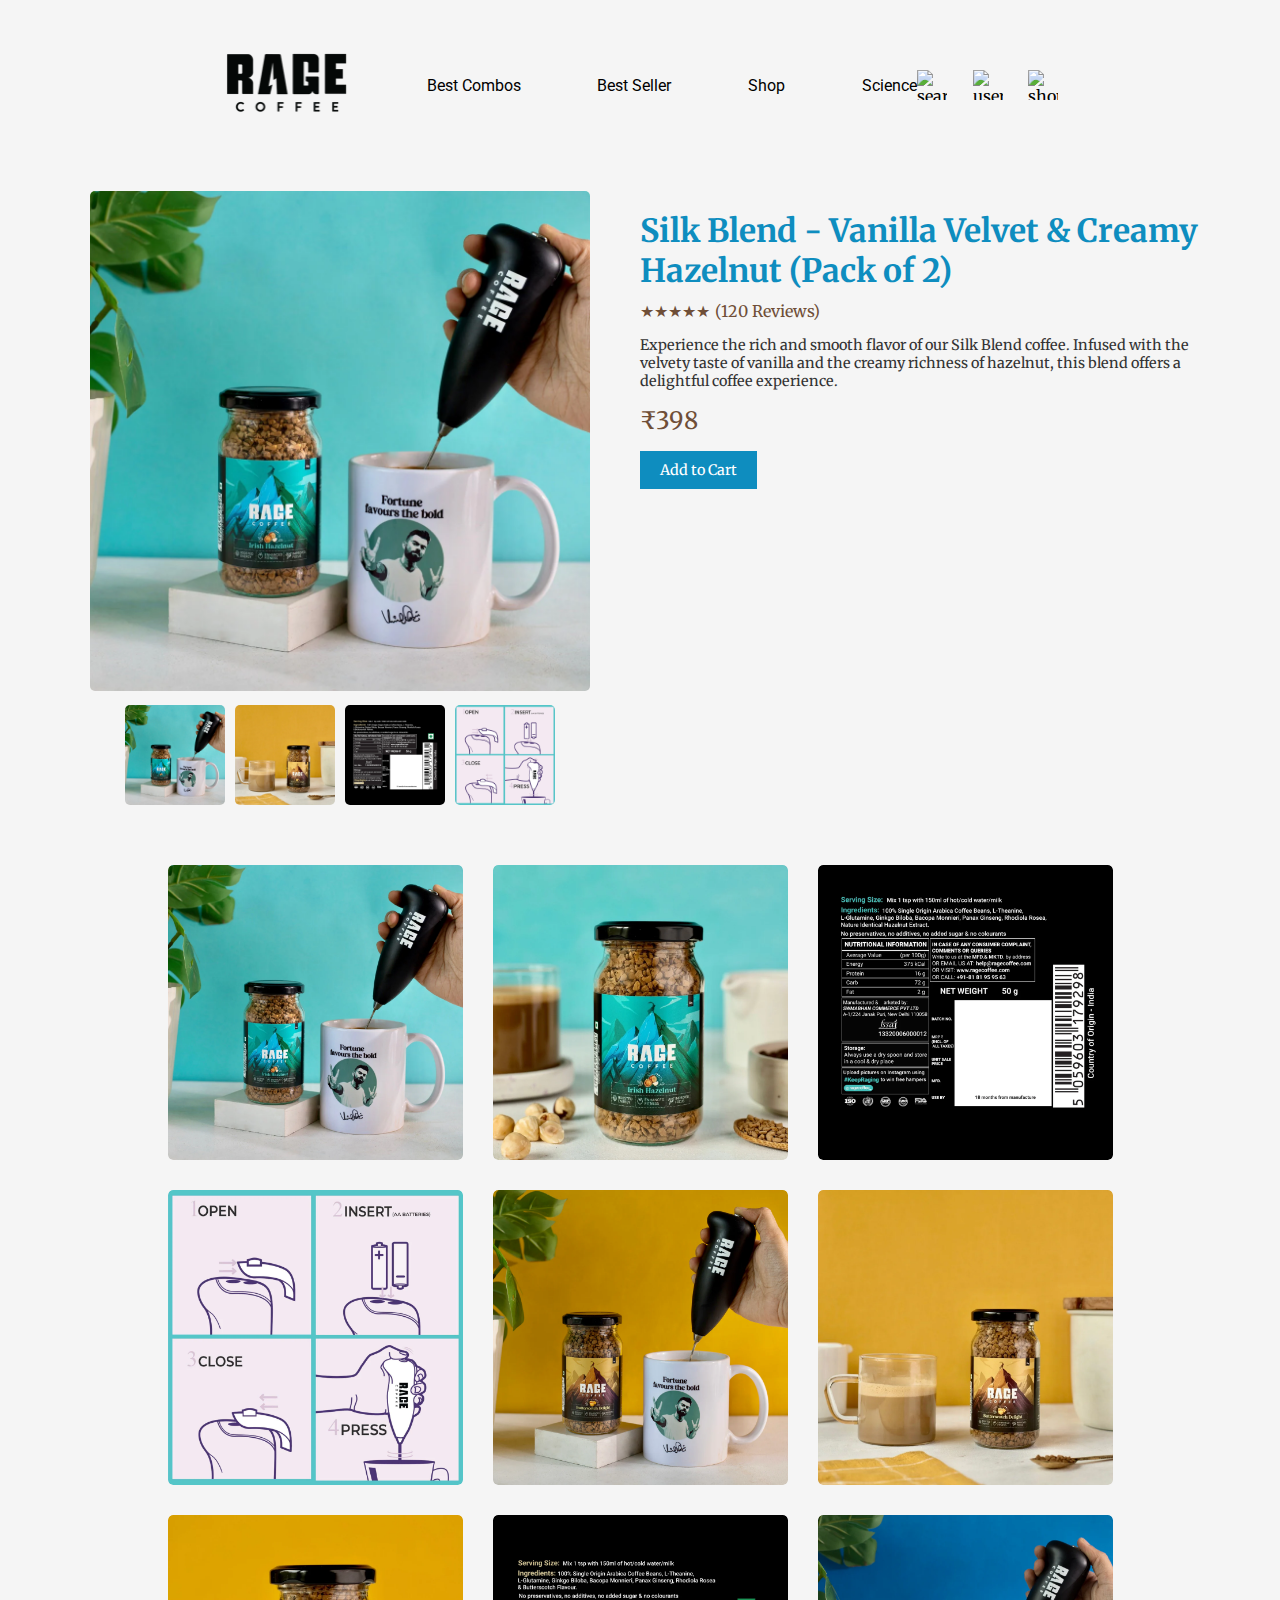
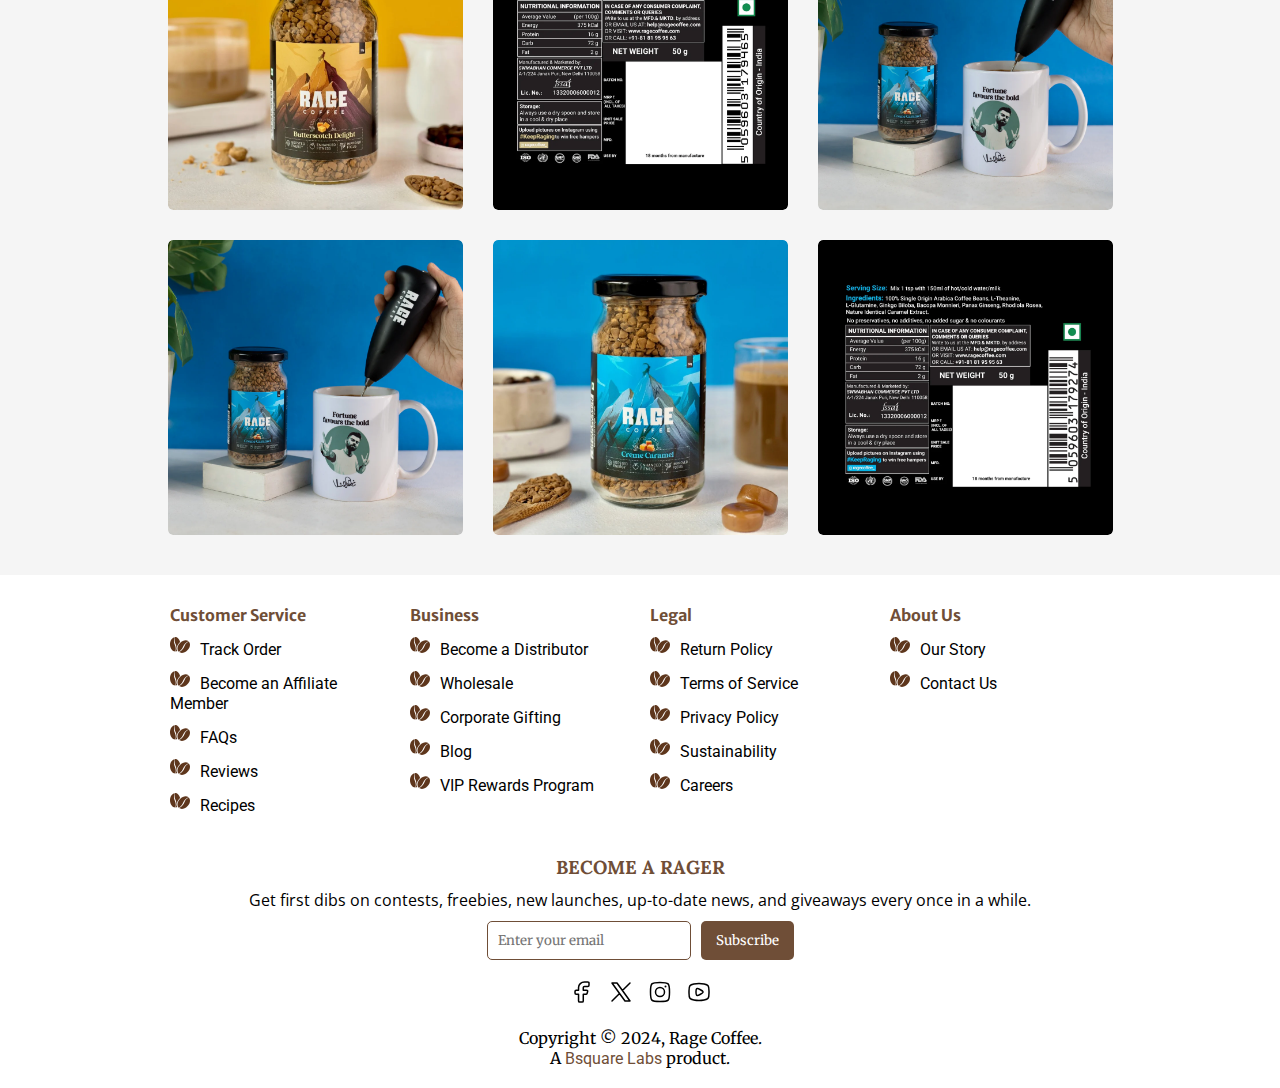
==== product.html @ c296c295 "without folder" ====
<!DOCTYPE html>
<html lang="en">
<head>
    <meta charset="UTF-8">
    <meta name="viewport" content="width=device-width, initial-scale=1.0">
    <title>Coffee Product Detail</title>
    <link rel="icon" href="../assets/icons/favicon.png" type="image/x-icon" />
    <link rel="stylesheet" href="../css/product.css">
    <link rel="stylesheet" href="../css/utility.css">
    <link href="https://fonts.googleapis.com/css2?family=Roboto:wght@400;700&display=swap" rel="stylesheet">
    <style>
        
    </style>
</head>
<body>
    <nav class="nav">
        <!-- <div class=""> -->
            <a href="/index.html" class="logo"><img class="logoImg" src="../assets/images/logo.png" alt=""></a>            <!-- <div class="logo2">
                <img src="./assets/images/logo.png" alt="">
            </div> -->
        <!-- </div> -->
        <div class="hr"></div>
        <div class="links">
            <a class="link" href="../html/product.html">best combos</a>
            <a class="link" href="../html/shop.html">best seller</a>
            <a class="link" href="../html/shop.html">shop</a>
            <a class="link" href="../html/science.html">science</a>
        </div>
        <div class="hr2"></div>
        <div class="navRightLinks">
            <img width="30" height="30" src="https://img.icons8.com/ios/50/000000/search--v1.png"
                alt="search--v1" />
            <img width="30" height="30" src="https://img.icons8.com/glyph-neue/64/000000/user--v1.png"
                alt="user--v1" />
            <img width="30" height="30"
                src="https://img.icons8.com/pastel-glyph/64/000000/shopping-cart--v2.png"
                alt="shopping-cart--v2" />
        </div>
    </nav>
    <div class="product-page">
        <div class="product-gallery">
            <div class="main-image">
                <img src="../assets/images/combo prodcut/image1.webp" alt="Coffee Image" id="main-image">
            </div>
            <div class="thumbnail-images">
                <img src="../assets/images/combo prodcut/image1.webp" alt="Thumbnail 1" class="thumbnail">
                <img src="../assets/images/combo prodcut/image2.webp" alt="Thumbnail 2" class="thumbnail">
                <img src="../assets/images/combo prodcut/image3.webp" alt="Thumbnail 3" class="thumbnail">
                <img src="../assets/images/combo prodcut/coffee-essentials-mega-combo-pack-427835_1024x1024.webp" alt="Thumbnail 4" class="thumbnail">
            </div>
        </div>
        <div class="product-details">
            <h1>Silk Blend - Vanilla Velvet &amp; Creamy Hazelnut (Pack of 2)</h1>
            <div class="rating">
                <span class="stars">★★★★★</span>
                <span class="review-count">(120 Reviews)</span>
            </div>
            <p class="description">
                Experience the rich and smooth flavor of our Silk Blend coffee. Infused with the velvety taste of vanilla and the creamy richness of hazelnut, this blend offers a delightful coffee experience.
            </p>
            <div class="price">₹398</div>
            <button class="add-to-cart">Add to Cart</button>
        </div>
    </div>

    <div class="gallery">
        <div class="gallery-item">
            <img src="../assets/images/combo prodcut/image1.webp" alt="Product Image 1">
        </div>
        <div class="gallery-item">
            <img src="../assets/images/combo prodcut/coffee-essentials-mega-combo-pack-589212_1024x1024.webp" alt="Product Image 2">
        </div>
        <div class="gallery-item">
            <img src="../assets/images/combo prodcut/coffee-essentials-mega-combo-pack-455321_1024x1024.webp" alt="Product Image 3">
        </div>
        <div class="gallery-item">
            <img src="../assets/images/combo prodcut/coffee-essentials-mega-combo-pack-427835_1024x1024.webp" alt="Product Image 4">
        </div>
        <div class="gallery-item">
            <img src="../assets/images/combo prodcut/17_1024x1024.webp" alt="Product Image 5">
        </div>
        <div class="gallery-item">
            <img src="../assets/images/combo prodcut/image2.webp" alt="Product Image 6">
        </div>
        <div class="gallery-item">
            <img src="../assets/images/combo prodcut/coffee-essentials-mega-combo-pack-734698_1024x1024.webp" alt="Product Image 7">
        </div>
        <div class="gallery-item">
            <img src="../assets/images/combo prodcut/image3.webp" alt="Product Image 8">
        </div>
        <div class="gallery-item">
            <img src="../assets/images/combo prodcut/14_1024x1024.webp" alt="Product Image 9">
        </div>
        <div class="gallery-item">
            <img src="../assets/images/combo prodcut/14_1024x1024.webp" alt="Product Image 10">
        </div>
        <div class="gallery-item">
            <img src="../assets/images/combo prodcut/coffee-essentials-mega-combo-pack-297890_1024x1024.webp" alt="Product Image 11">
        </div>
        <div class="gallery-item">
            <img src="../assets/images/combo prodcut/coffee-essentials-mega-combo-pack-659518_1024x1024.webp" alt="Product Image 12">
        </div>
    </div>
    <footer class="footer">
        <div class="footer-container">
            <div class="footer-column">
                <h4>Customer Service</h4>
                <ul>
                    <li><a href="https://ragecoffee.clickpost.ai/">Track Order</a></li>
                    <li><a href="https://partners.ragecoffee.com/">Become an Affiliate Member</a></li>
                    <li><a href="https://ragecoffee.com/pages/faqs">FAQs</a></li>
                    <li><a href="https://ragecoffee.com/pages/ragers">Reviews</a></li>
                    <li><a href="https://ragecoffee.com/pages/recipes">Recipes</a></li>
                </ul>
            </div>
            <div class="footer-column">
                <h4>Business</h4>
                <ul>
                    <li><a href="https://ragecoffee.com/pages/become-a-distributor">Become a Distributor</a></li>
                    <li><a href="https://ragecoffee.com/pages/wholesale">Wholesale</a></li>
                    <li><a href="https://ragecoffee.com/pages/corporate-gifting">Corporate Gifting</a></li>
                    <li><a href="https://ragecoffee.com/blogs/rage-coffee-blog">Blog</a></li>
                    <li><a href="https://ragecoffee.com/pages/rage-coffee-discounts-deals-vip-rewards-program">VIP Rewards Program</a></li>
                </ul>
            </div>
            <div class="footer-column">
                <h4>Legal</h4>
                <ul>
                    <li><a href="https://ragecoffee.com/pages/return-policy">Return Policy</a></li>
                    <li><a href="https://ragecoffee.com/pages/terms-of-service">Terms of Service</a></li>
                    <li><a href="https://ragecoffee.com/pages/privacy-policy">Privacy Policy</a></li>
                    <li><a href="https://ragecoffee.com/pages/sustainability">Sustainability</a></li>
                    <li><a href="https://ragecoffee.com/pages/career-opportunities">Careers</a></li>
                </ul>
            </div>
            <div class="footer-column">
                <h4>About Us</h4>
                <ul>
                    <li><a href="https://ragecoffee.com/pages/our-story">Our Story</a></li>
                    <li><a href="https://ragecoffee.com/pages/contact-us">Contact Us</a></li>
                </ul>
            </div>
            <div class="subscribe-section">
                <h3>BECOME A RAGER</h3>
                <p>Get first dibs on contests, freebies, new launches, up-to-date news, and giveaways every once in a while.</p>
                <form class="subscribe-form">
                    <input type="email" placeholder="Enter your email" name="email" id="email" required autocomplete="email">
                    <button type="submit">Subscribe</button>
                </form>
                <div class="social-media">
                    <a href="#"><img src="../assets/icons/facebook-icon.svg" alt="Facebook"></a>
                    <a href="#"><img src="../assets/icons/twitter-icon.svg" alt="Twitter"></a>
                    <a href="#"><img src="../assets/icons/instagram-icon.svg" alt="Instagram"></a>
                    <a href="#"><img src="../assets/icons/youtube-icon.svg" alt="YouTube"></a>
                </div>
            </div>
        </div>
        <div class="footer-bottom">
            <p>Copyright © 2024, Rage Coffee. <br>
                A <a href="" class="link">Bsquare Labs</a> product.
            </p>
        </div>
    </footer>
    <script src="../js/product.js"></script>
</body>
</html>
---- css/product.css ----
body {
    font-family: 'Roboto', sans-serif;
    margin: 0;
    padding: 0;
    background-color: #f5f5f5;
    color: black;
    display: flex;
    justify-content: center;
    align-items: center;
    flex-direction: column;
}

.product-page {
    display: flex;
    justify-content: center;
    max-width: 1200px;
    margin: 0 auto;
    padding: 20px;
    animation: fadeIn 1s ease-in-out;
}

.product-gallery {
    flex: 1;
    display: flex;
    flex-wrap: wrap; /* Ensure flex items wrap */
    justify-content: center;
    align-items: center;
    margin-bottom: 20px;
}

.main-image img {
    width: 100%;
    max-width: 500px;
    transition: transform 0.3s ease, box-shadow 0.3s ease;
    animation: zoomIn 1s ease-in-out;
    border-radius: 5px;
}

.main-image img:hover {
    transform: scale(1.01);
    box-shadow: 0 10px 20px rgba(0, 0, 0, 0.2);
}

.thumbnail-images {
    display: flex;
    justify-content: center;
    margin-top: 10px;
}

.thumbnail {
    width: 100px;
    border-radius: 5px;
    margin: 0 5px;
    cursor: pointer;
    transition: transform 0.3s ease, box-shadow 0.3s ease;
    animation: bounceIn 1s ease-in-out;
}

.thumbnail:hover {
    border: 2px solid #6F4E37;
    transform: scale(1.01);
    box-shadow: 0 5px 15px rgba(0, 0, 0, 0.2);
}

.product-details {
    flex: 1;
    padding: 0 20px;
    animation: slideInRight 1s ease-in-out;
    max-width: 100%; /* Take full width on smaller screens */
    margin: 20px 0; /* Add spacing around the details */
}

.product-details h1 {
    color: #0E8DBF;
    font-size: 2rem; /* Adjust font size for responsiveness */
    margin-bottom: 10px;
    animation: slideInDown 1s ease-in-out;
}

.rating {
    font-size: 1rem; /* Adjust font size for responsiveness */
    color: #6F4E37;
    margin-bottom: 15px; /* Adjust spacing */
    display: flex;
    align-items: center;
    animation: slideInRight 0.9s ease-in-out;
}

.rating .stars {
    margin-right: 5px; /* Adjust margin */
}

.description {
    font-size: 0.9rem; /* Adjust font size for responsiveness */
    color: #333;
    margin-bottom: 15px; /* Adjust spacing */
    animation: fadeIn 1.5s ease-in-out;
}

.price {
    font-size: 1.5rem; /* Adjust font size for responsiveness */
    color: #6F4E37;
    margin-bottom: 15px; /* Adjust spacing */
    animation: zoomIn 1s ease-in-out;
}

.add-to-cart {
    background-color: #0E8DBF;
    color: white;
    border: none;
    padding: 10px 20px;
    font-size: 0.9rem; /* Adjust font size for responsiveness */
    cursor: pointer;
    transition: background-color 0.3s ease, transform 0.3s ease;
    animation: pulse 2s infinite;
}

.add-to-cart:hover {
    background-color: #095a7e;
    transform: scale(1.05);
}

@keyframes fadeIn {
    from {
        opacity: 0;
    }
    to {
        opacity: 1;
    }
}

@keyframes zoomIn {
    from {
        transform: scale(0.9);
    }
    to {
        transform: scale(1);
    }
}

@keyframes bounceIn {
    0%, 20%, 40%, 60%, 80%, 100% {
        transform: translateY(0);
    }
    50% {
        transform: translateY(-10px);
    }
}

@keyframes slideInRight {
    from {
        transform: translateX(10%);
    }
    to {
        transform: translateX(0);
    }
}

@keyframes slideInDown {
    from {
        transform: translateY(-10%);
    }
    to {
        transform: translateY(0);
    }
}

@keyframes pulse {
    0% {
        transform: scale(1);
    }
    50% {
        transform: scale(1.05);
    }
    100% {
        transform: scale(1);
    }
}

.gallery {
    display: flex;
    flex-wrap: wrap; /* Ensure flex items wrap */
    justify-content: center;
    gap: 10px; /* Adjust gap between gallery items */
    padding: 10px; /* Add padding to gallery container */
    width: 100%;
    cursor: pointer;
}

.gallery-item {
    position: relative;
    overflow: hidden;
    transition: transform 0.3s ease-in-out;
    flex: 1 0 calc(25% - 20px); /* Adjust item width based on screen size */
    max-width: calc(25% - 20px); /* Adjust maximum width based on screen size */
    margin: 10px; /* Adjust margin */
    border-radius: 5px;
}

.gallery-item img {
    display: block;
    width: 100%;
    height: auto;
    transition: transform 0.3s ease-in-out;
    border-radius: 5px;
}

.gallery-item:hover img {
    transform: scale(1.05);
}

@media screen and (max-width: 768px) {
    .product-page {
        padding: 10px;
        display: flex;
        flex-direction: column;
        margin: auto;
    }

    .product-details {
        max-width: 100%;
        margin-left: 0;
    }

    .product-details h1 {
        font-size: 1.8rem;
    }

    .rating {
        font-size: 0.9rem;
    }

    .description {
        font-size: 0.8rem;
    }

    .price {
        font-size: 1.2rem;
    }

    .add-to-cart {
        font-size: 0.8rem;
        padding: 8px 16px;
    }

    .gallery-item {
        max-width: calc(100% - 20px);
    }
}

@media screen and (max-width: 480px) {
    .gallery-item {
        flex: 1 0 calc(100% - 20px);
        max-width: calc(100% - 20px);
    }
    .main-image{
        width: 95vw;
    }
    .thumbnail{
        width: 20%;
    }
}
---- css/utility.css ----
@import url('https://fonts.googleapis.com/css2?family=Merriweather:wght@400;700&display=swap');
@import url('https://fonts.googleapis.com/css2?family=Merriweather+Sans:wght@700&family=Roboto:wght@400&family=Lora:wght@700&family=Open+Sans:wght@400&display=swap');

nav {
    position: relative;
    display: flex;
    align-items: center;
    justify-content: space-between;
    top: -2%;
}

nav .logo {
    padding: 4vw 0;
    z-index: 99;
}

.logoImg {
    width: 10vw;
    margin-left: 15vw;
}

/* .logo2 img {
    width: 20vw;
    position: absolute;
    top: 0;
    opacity: 0;
} */

.links {
    /* position: absolute; */
    /* margin-right: 5vw; */
    /* top: 25vw; */
    display: flex;
    align-items: center;
    justify-content: space-between;
    gap: 0vw;
}

/* .hr {
    position: absolute;
    width: 100vw;
    border-top: 2px solid black;
    margin-top: 15vw;
}

.hr2 {
    position: absolute;
    width: 100vw;
    border-top: 2px solid black;
    margin-top: 33vw;
} */

.links a {
    text-decoration: none;
    text-transform: capitalize;
    color: black;
    padding-left: 6vw;
}

.navRightLinks {
    /* position: absolute; */
    display: flex;
    margin-right: 15vw;
    gap: 2vw;
}


footer {
    background-color: white; /* Updated background color */
    color: #6F4E37;
    padding: 20px;
    margin-top: 40px;
    position: relative;
    overflow: hidden;
    width: 100%; /* Ensure footer takes full width */
    margin-top: 20px;
}

.footer-container {
    display: flex;
    justify-content: space-around;
    flex-wrap: wrap;
    max-width: 75vw;
    margin: 0 auto;
    flex-direction: row;
}

.footer-column {
    flex: 1;
    margin: 10px;
    min-width: 150px;
}

.footer-column h4 {
    font-family: 'Merriweather Sans', Arial, sans-serif;
    color: #6F4E37; /* Updated text color */
    margin-bottom: 10px;
}

.footer-column ul {
    list-style: none;
    padding: 0;
}

.footer-column ul li {
    margin-bottom: 10px;
}

.footer-column ul li a, .link {
    font-family: 'Roboto', Helvetica, sans-serif;
    color: black; /* Updated link color */
    text-decoration: none;
    position: relative; /* Added for positioning pseudo-elements */
    transition: color 0.3s ease-in-out;
}
.link{
    color: #6F4E37;
}
.footer-column ul li a:hover, .link:hover {
    color: #0E8DBF;
}

.subscribe-section {
    flex: 1 100%;
    text-align: center;
    margin-top: 20px;
}

.subscribe-section h3 {
    font-family: 'Lora', Georgia, serif;
    color: #6F4E37; /* Updated text color */
    margin-bottom: 10px;
}

.subscribe-section p {
    font-family: 'Open Sans', Verdana, sans-serif;
    margin-bottom: 10px;
    color: black; /* Updated text color */
}

.subscribe-form {
    display: flex;
    justify-content: center;
    gap: 10px;
}

.subscribe-form input {
    padding: 10px;
    border: 1px solid #6F4E37;
    border-radius: 5px;
}

.subscribe-form button {
    background-color: #6F4E37;
    color: white;
    border: none;
    padding: 10px 15px;
    border-radius: 5px;
    cursor: pointer;
    transition: background-color 0.3s ease-in-out;
}

.subscribe-form button:hover {
    background-color: #0E8DBF;
}

.social-media {
    margin-top: 20px;
    display: flex;
    justify-content: center;
    gap: 15px;
}

.social-media a img {
    width: 24px;
    transition: transform 0.3s ease-in-out;
}

.social-media a img:hover {
    transform: scale(1.1);
}

.footer-bottom {
    text-align: center;
    margin-top: 20px;
    color: black; /* Updated text color */
}

.animated-coffee-seeds {
    position: absolute;
    bottom: 0;
    left: 50%;
    transform: translateX(-50%);
    width: 100%;
    display: flex;
    justify-content: center;
    gap: 20px;
}

.coffee-seed {
    width: 30px;
    height: 30px;
    opacity: 0.8;
    transition: transform 0.3s ease-in-out;
}

.coffee-seed:hover {
    transform: translateY(-10px) rotate(15deg);
}

.footer-column a::before {
    content: '';
    display: inline-block;
    width: 20px;
    height: 20px;
    background-image: url('../assets/icons/coffee-seed.svg'); /* svg color is almost #6F4E37 for footer color reference  */
    background-size: 20px 20px;
    margin-right: 10px;
    transition: transform 0.3s ease-in-out;
}

.footer-column a:hover::before {
    transform: translateY(-2px) translateX(-2px) rotate(-20deg);
}

/* Coffee powder animation */
.footer-column a::after {
    content: '';
    position: absolute;
    bottom: -2px;
    left: 0;
    width: 0;
    height: 4px;
    background: url('../assets/icons/coffee-powder.svg'); /* Assuming you have a coffee powder image */
    background-size: cover;
    transition: width 0.3s ease-in-out;
    opacity: 0;
}

.footer-column a:hover::after {
    width: 100%;
    opacity: 1;
}
@media (max-width: 450px) {
    .footer-container{
        margin-left: 35px;
    }
}
/* Custom Scrollbar Styling */


/* Universal styling */
* {
    margin: 0;
    padding: 0;
    box-sizing: border-box;
    font-family: 'Merriweather', serif;
    scrollbar-width: thin; /* Firefox */
    scrollbar-color: #6F4E37 #f5f5f5; /* Firefox */
}

/* Webkit-based browsers (Chrome, Safari) */
::-webkit-scrollbar {
    width: 12px;
    height: 12px; /* Consistent height for horizontal scrollbars */
}

::-webkit-scrollbar-track {
    background: #f5f5f5;
}

::-webkit-scrollbar-thumb {
    background: #6F4E37;
    border-radius: 10px;
    border: 3px solid #f5f5f5;
    position: relative;
    transition: background 0.3s ease;
}

::-webkit-scrollbar-thumb:before {
    content: url('[data-uri]');
    position: absolute;
    top: 50%;
    left: 50%;
    transform: translate(-50%, -50%);
}

::-webkit-scrollbar-thumb:hover {
    background: #0E8DBF;
}

/* Firefox */
* {
    scrollbar-width: thin; /* Thin scrollbar */
    scrollbar-color: #6F4E37 #f5f5f5; /* Scrollbar thumb and track colors */
}

/* Custom scrollbar thumb for Firefox */
*::-webkit-scrollbar-thumb:before {
    content: url('[data-uri]');
    position: absolute;
    top: 50%;
    left: 50%;
    transform: translate(-50%, -50%);
}

/* Edge */
::-ms-scrollbar {
    width: 12px;
    height: 5px; /* Consistent height for horizontal scrollbars */
}

::-ms-scrollbar-track {
    background: #f5f5f5;
}

::-ms-scrollbar-thumb {
    background: #6F4E37;
    border-radius: 10px;
    border: 3px solid #f5f5f5;
    position: relative;
    transition: background 0.3s ease;
}

::-ms-scrollbar-thumb:before {
    content: url('[data-uri]');
    position: absolute;
    top: 50%;
    left: 50%;
    transform: translate(-50%, -50%);
}

::-ms-scrollbar-thumb:hover {
    background: #0E8DBF;
}

div {
    -webkit-tap-highlight-color: transparent;
}
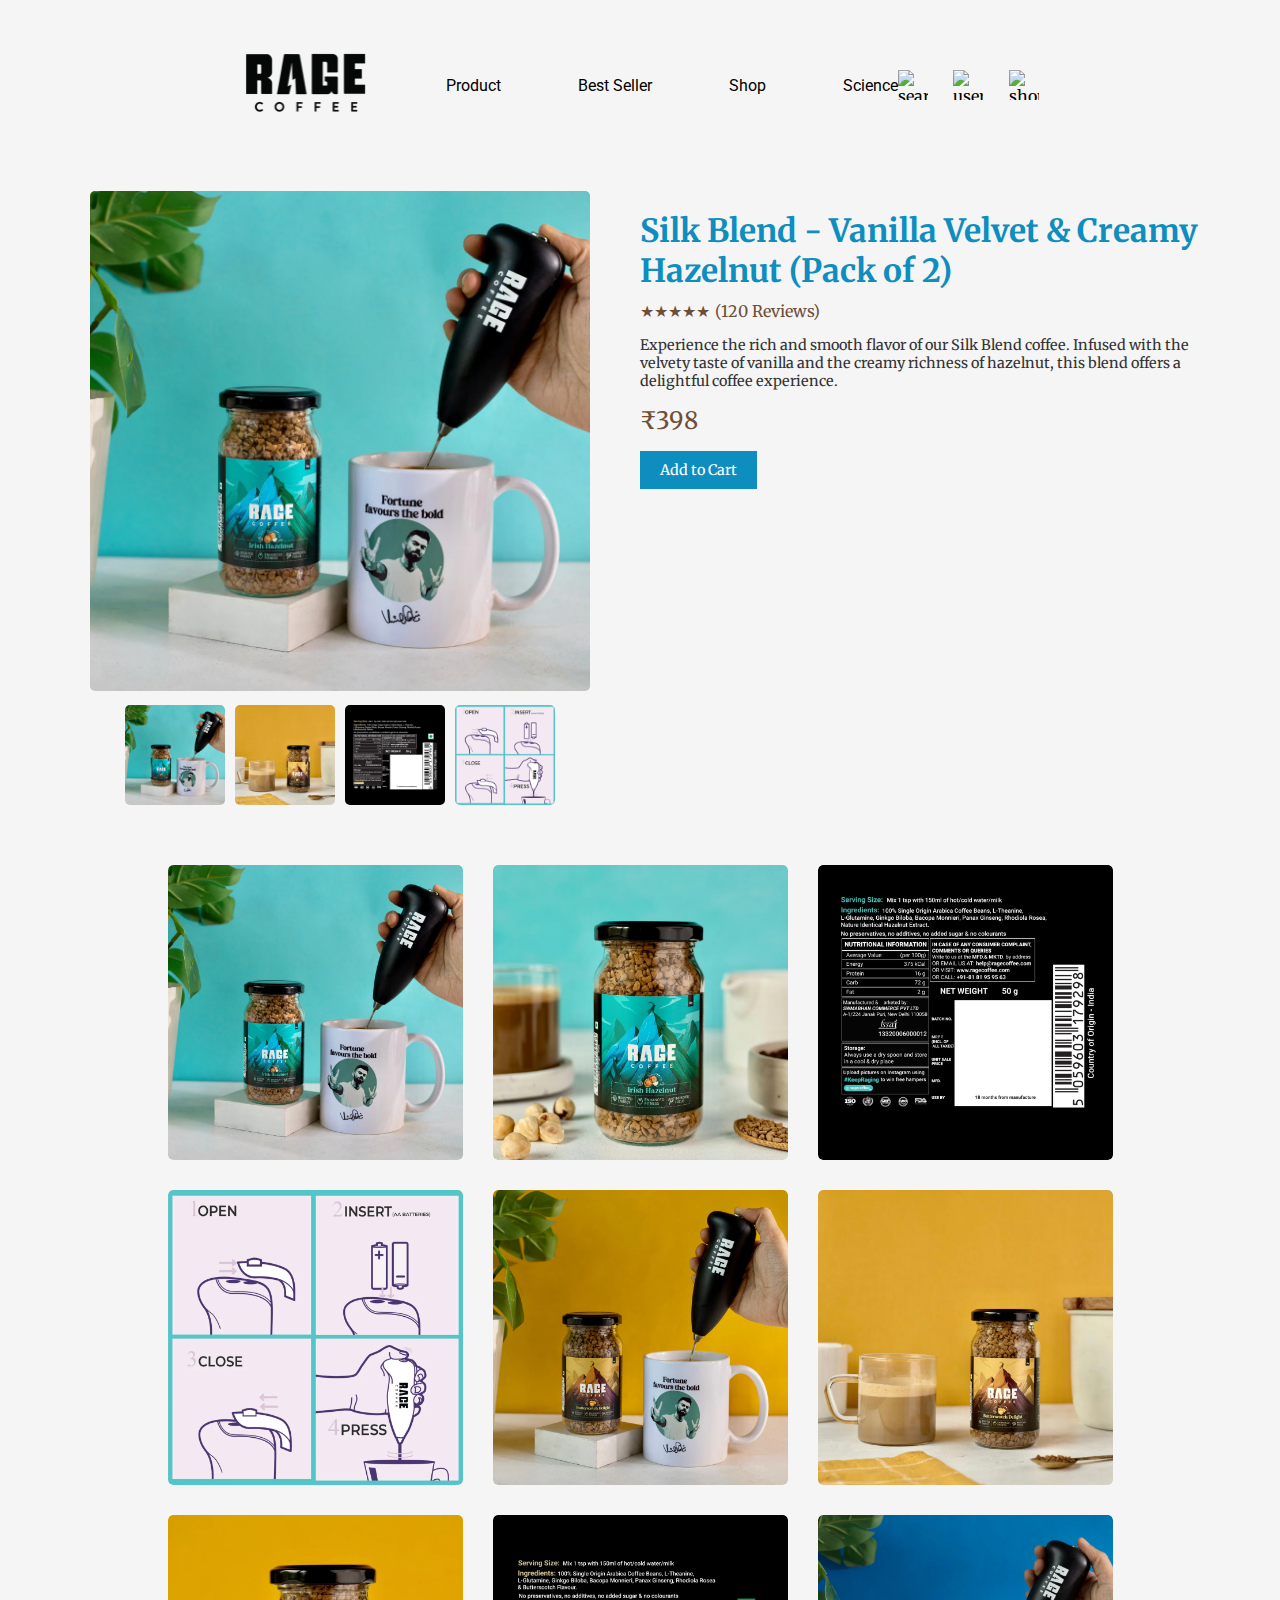
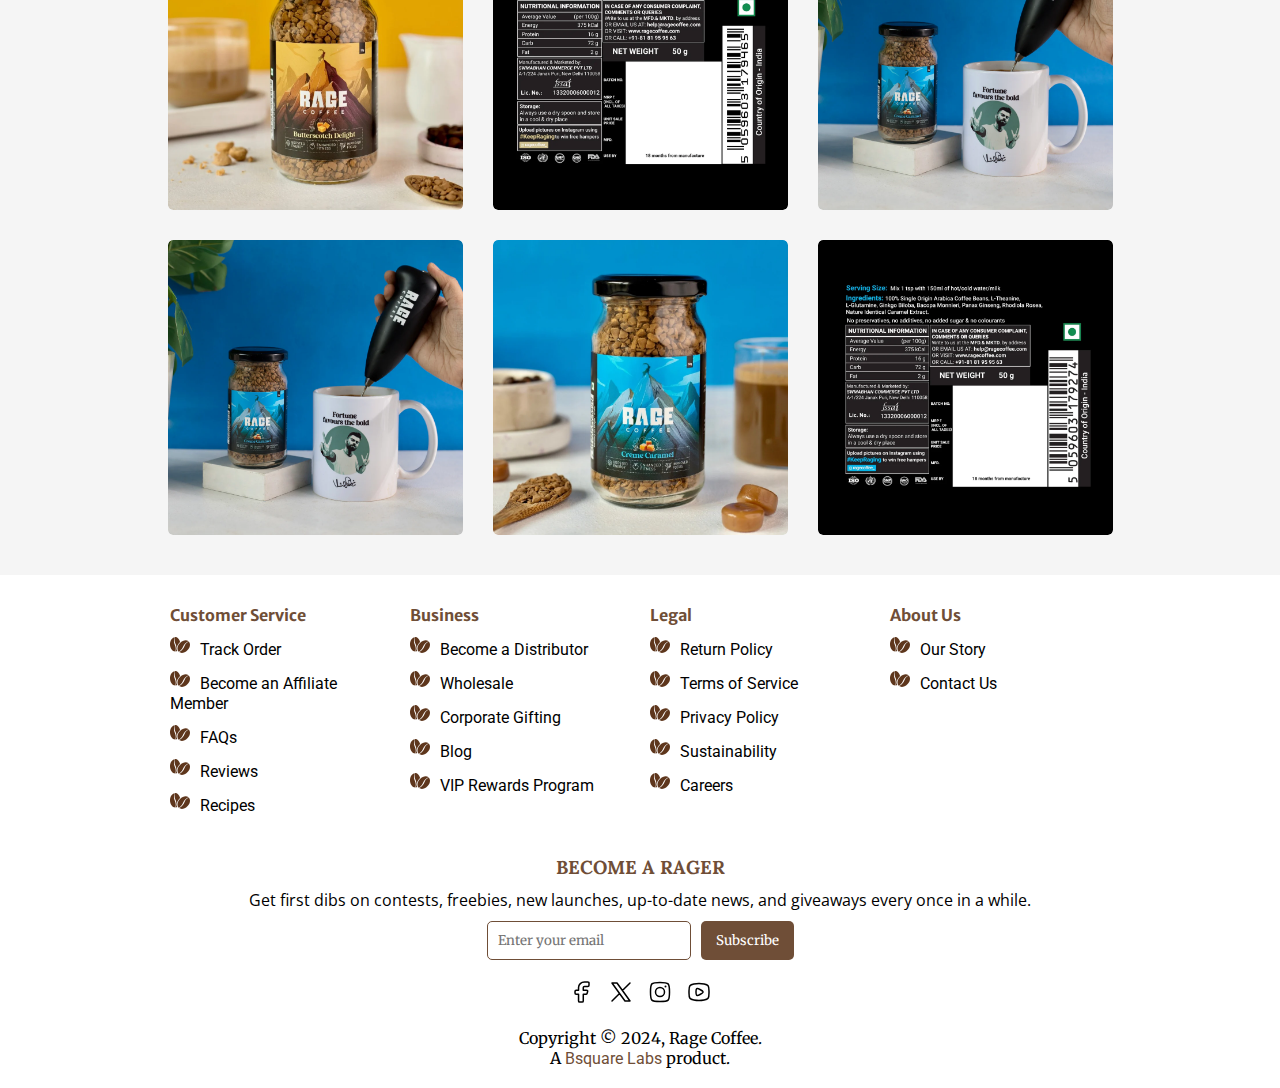
==== commit f259fb38: "edit some details" ====
--- a/product.html
+++ b/product.html
@@ -4,9 +4,9 @@
     <meta charset="UTF-8">
     <meta name="viewport" content="width=device-width, initial-scale=1.0">
     <title>Coffee Product Detail</title>
-    <link rel="icon" href="../assets/icons/favicon.png" type="image/x-icon" />
-    <link rel="stylesheet" href="../css/product.css">
-    <link rel="stylesheet" href="../css/utility.css">
+    <link rel="icon" href="./assets/icons/favicon.png" type="image/x-icon" />
+    <link rel="stylesheet" href="./css/product.css">
+    <link rel="stylesheet" href="./css/utility.css">
     <link href="https://fonts.googleapis.com/css2?family=Roboto:wght@400;700&display=swap" rel="stylesheet">
     <style>
         
@@ -15,16 +15,16 @@
 <body>
     <nav class="nav">
         <!-- <div class=""> -->
-            <a href="/index.html" class="logo"><img class="logoImg" src="../assets/images/logo.png" alt=""></a>            <!-- <div class="logo2">
-                <img src="./assets/images/logo.png" alt="">
+            <a href="./index.html" class="logo"><img class="logoImg" src="./assets/images/logo.png" alt=""></a>            <!-- <div class="logo2">
+                <img src="/assets/images/logo.png" alt="">
             </div> -->
         <!-- </div> -->
         <div class="hr"></div>
         <div class="links">
-            <a class="link" href="../html/product.html">best combos</a>
-            <a class="link" href="../html/shop.html">best seller</a>
-            <a class="link" href="../html/shop.html">shop</a>
-            <a class="link" href="../html/science.html">science</a>
+            <a class="link" href="./product.html">Product</a>
+            <a class="link" href="./shop.html">best seller</a>
+            <a class="link" href="./shop.html">shop</a>
+            <a class="link" href="./science.html">science</a>
         </div>
         <div class="hr2"></div>
         <div class="navRightLinks">
@@ -40,13 +40,13 @@
     <div class="product-page">
         <div class="product-gallery">
             <div class="main-image">
-                <img src="../assets/images/combo prodcut/image1.webp" alt="Coffee Image" id="main-image">
+                <img src="./assets/images/combo prodcut/image1.webp" alt="Coffee Image" id="main-image">
             </div>
             <div class="thumbnail-images">
-                <img src="../assets/images/combo prodcut/image1.webp" alt="Thumbnail 1" class="thumbnail">
-                <img src="../assets/images/combo prodcut/image2.webp" alt="Thumbnail 2" class="thumbnail">
-                <img src="../assets/images/combo prodcut/image3.webp" alt="Thumbnail 3" class="thumbnail">
-                <img src="../assets/images/combo prodcut/coffee-essentials-mega-combo-pack-427835_1024x1024.webp" alt="Thumbnail 4" class="thumbnail">
+                <img src="./assets/images/combo prodcut/image1.webp" alt="Thumbnail 1" class="thumbnail">
+                <img src="./assets/images/combo prodcut/image2.webp" alt="Thumbnail 2" class="thumbnail">
+                <img src="./assets/images/combo prodcut/image3.webp" alt="Thumbnail 3" class="thumbnail">
+                <img src="./assets/images/combo prodcut/coffee-essentials-mega-combo-pack-427835_1024x1024.webp" alt="Thumbnail 4" class="thumbnail">
             </div>
         </div>
         <div class="product-details">
@@ -65,40 +65,40 @@
 
     <div class="gallery">
         <div class="gallery-item">
-            <img src="../assets/images/combo prodcut/image1.webp" alt="Product Image 1">
+            <img src="./assets/images/combo prodcut/image1.webp" alt="Product Image 1">
         </div>
         <div class="gallery-item">
-            <img src="../assets/images/combo prodcut/coffee-essentials-mega-combo-pack-589212_1024x1024.webp" alt="Product Image 2">
+            <img src="./assets/images/combo prodcut/coffee-essentials-mega-combo-pack-589212_1024x1024.webp" alt="Product Image 2">
         </div>
         <div class="gallery-item">
-            <img src="../assets/images/combo prodcut/coffee-essentials-mega-combo-pack-455321_1024x1024.webp" alt="Product Image 3">
+            <img src="./assets/images/combo prodcut/coffee-essentials-mega-combo-pack-455321_1024x1024.webp" alt="Product Image 3">
         </div>
         <div class="gallery-item">
-            <img src="../assets/images/combo prodcut/coffee-essentials-mega-combo-pack-427835_1024x1024.webp" alt="Product Image 4">
+            <img src="./assets/images/combo prodcut/coffee-essentials-mega-combo-pack-427835_1024x1024.webp" alt="Product Image 4">
         </div>
         <div class="gallery-item">
-            <img src="../assets/images/combo prodcut/17_1024x1024.webp" alt="Product Image 5">
+            <img src="./assets/images/combo prodcut/17_1024x1024.webp" alt="Product Image 5">
         </div>
         <div class="gallery-item">
-            <img src="../assets/images/combo prodcut/image2.webp" alt="Product Image 6">
+            <img src="./assets/images/combo prodcut/image2.webp" alt="Product Image 6">
         </div>
         <div class="gallery-item">
-            <img src="../assets/images/combo prodcut/coffee-essentials-mega-combo-pack-734698_1024x1024.webp" alt="Product Image 7">
+            <img src="./assets/images/combo prodcut/coffee-essentials-mega-combo-pack-734698_1024x1024.webp" alt="Product Image 7">
         </div>
         <div class="gallery-item">
-            <img src="../assets/images/combo prodcut/image3.webp" alt="Product Image 8">
+            <img src="./assets/images/combo prodcut/image3.webp" alt="Product Image 8">
         </div>
         <div class="gallery-item">
-            <img src="../assets/images/combo prodcut/14_1024x1024.webp" alt="Product Image 9">
+            <img src="./assets/images/combo prodcut/14_1024x1024.webp" alt="Product Image 9">
         </div>
         <div class="gallery-item">
-            <img src="../assets/images/combo prodcut/14_1024x1024.webp" alt="Product Image 10">
+            <img src="./assets/images/combo prodcut/14_1024x1024.webp" alt="Product Image 10">
         </div>
         <div class="gallery-item">
-            <img src="../assets/images/combo prodcut/coffee-essentials-mega-combo-pack-297890_1024x1024.webp" alt="Product Image 11">
+            <img src="./assets/images/combo prodcut/coffee-essentials-mega-combo-pack-297890_1024x1024.webp" alt="Product Image 11">
         </div>
         <div class="gallery-item">
-            <img src="../assets/images/combo prodcut/coffee-essentials-mega-combo-pack-659518_1024x1024.webp" alt="Product Image 12">
+            <img src="./assets/images/combo prodcut/coffee-essentials-mega-combo-pack-659518_1024x1024.webp" alt="Product Image 12">
         </div>
     </div>
     <footer class="footer">
@@ -148,10 +148,10 @@
                     <button type="submit">Subscribe</button>
                 </form>
                 <div class="social-media">
-                    <a href="#"><img src="../assets/icons/facebook-icon.svg" alt="Facebook"></a>
-                    <a href="#"><img src="../assets/icons/twitter-icon.svg" alt="Twitter"></a>
-                    <a href="#"><img src="../assets/icons/instagram-icon.svg" alt="Instagram"></a>
-                    <a href="#"><img src="../assets/icons/youtube-icon.svg" alt="YouTube"></a>
+                    <a href="#"><img src="./assets/icons/facebook-icon.svg" alt="Facebook"></a>
+                    <a href="#"><img src="./assets/icons/twitter-icon.svg" alt="Twitter"></a>
+                    <a href="#"><img src="./assets/icons/instagram-icon.svg" alt="Instagram"></a>
+                    <a href="#"><img src="./assets/icons/youtube-icon.svg" alt="YouTube"></a>
                 </div>
             </div>
         </div>
--- a/css/utility.css
+++ b/css/utility.css
@@ -56,7 +56,9 @@
     color: black;
     padding-left: 6vw;
 }
-
+nav .links a:hover{
+    color: #0E8DBF;
+}
 .navRightLinks {
     /* position: absolute; */
     display: flex;
